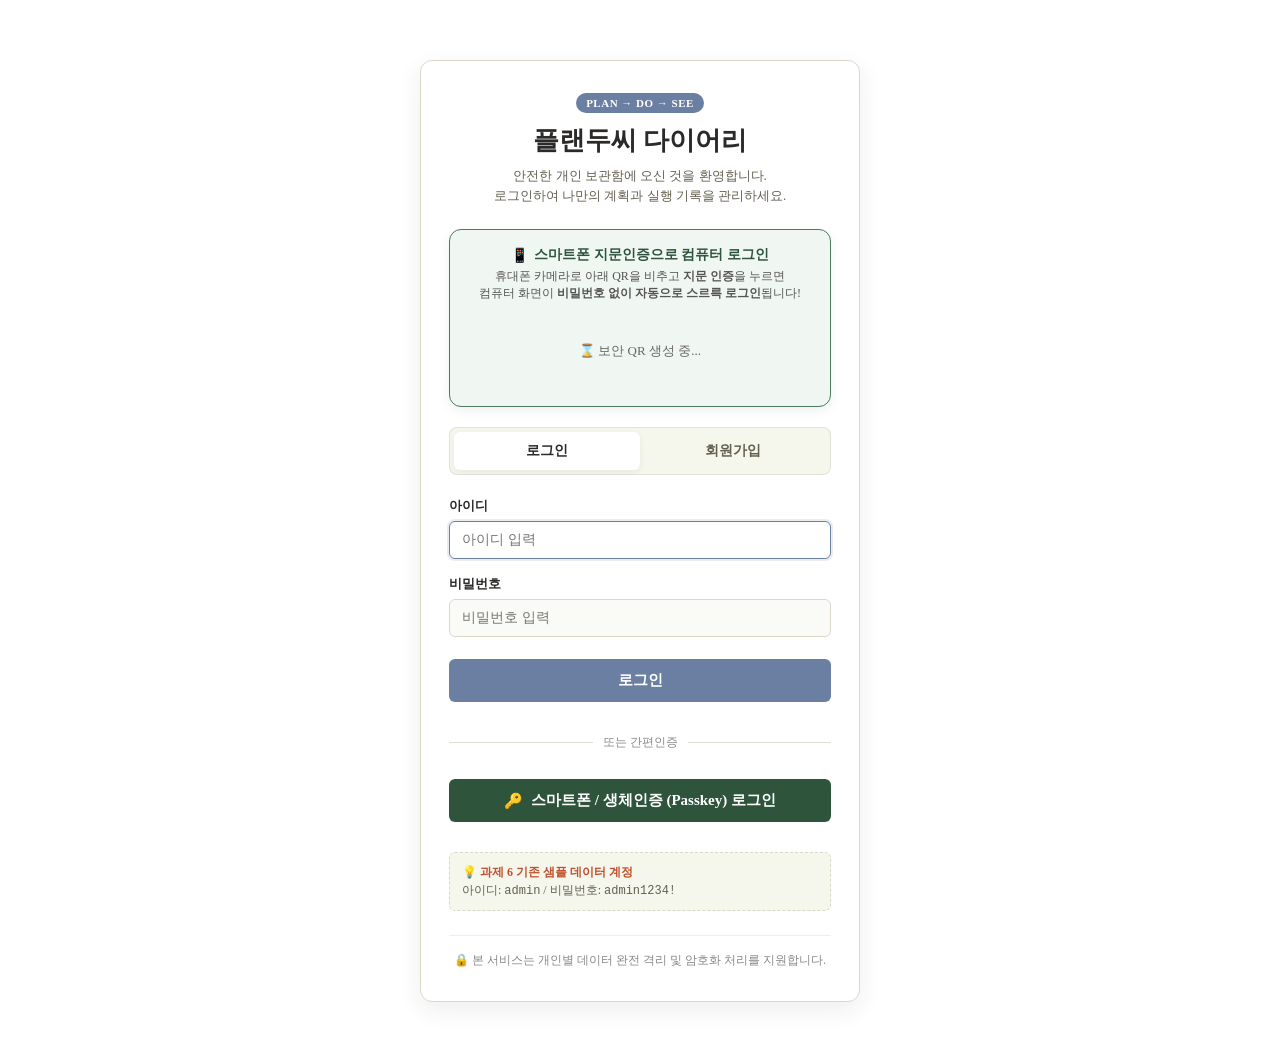
==== plan_diary-main/templates/login.html @ 3e458751 "1.0" ====
<!DOCTYPE html>
<html lang="ko">
<head>
    <meta charset="UTF-8">
    <meta name="viewport" content="width=device-width, initial-scale=1.0">
    <title>로그인 — Plan → Do → See</title>
    <link rel="stylesheet" href="{{ url_for('static', filename='style.css') }}">
    <style>
        .auth-container {
            max-width: 440px;
            margin: 60px auto;
            padding: 0 16px;
        }
        .auth-card {
            background: #fff;
            border: 1px solid #dcd8c8;
            border-radius: 12px;
            padding: 32px 28px;
            box-shadow: 0 8px 24px rgba(43, 42, 40, 0.08);
        }
        .auth-header {
            text-align: center;
            margin-bottom: 24px;
        }
        .auth-badge {
            display: inline-block;
            background: #6b7fa3;
            color: #fff;
            font-size: 11px;
            font-weight: 700;
            padding: 4px 10px;
            border-radius: 20px;
            letter-spacing: 0.5px;
            margin-bottom: 10px;
        }
        .auth-title {
            font-family: 'Gowun Batang', serif;
            font-size: 26px;
            font-weight: 700;
            color: #2b2a28;
            margin: 0 0 8px 0;
        }
        .auth-desc {
            font-size: 13px;
            color: #63604f;
            line-height: 1.5;
            margin: 0;
        }
        .auth-tabs {
            display: flex;
            background: #f5f6ec;
            border-radius: 8px;
            padding: 4px;
            margin-bottom: 22px;
            border: 1px solid rgba(43, 42, 40, 0.1);
        }
        .auth-tab-btn {
            flex: 1;
            padding: 10px;
            text-align: center;
            border: none;
            background: transparent;
            font-family: 'Noto Sans KR', sans-serif;
            font-size: 14px;
            font-weight: 600;
            color: #63604f;
            border-radius: 6px;
            cursor: pointer;
            transition: all 0.2s ease;
        }
        .auth-tab-btn.active {
            background: #fff;
            color: #2b2a28;
            box-shadow: 0 2px 6px rgba(0,0,0,0.06);
        }
        .auth-form {
            display: flex;
            flex-direction: column;
            gap: 16px;
        }
        .form-group {
            display: flex;
            flex-direction: column;
            gap: 6px;
            text-align: left;
        }
        .form-group label {
            font-size: 13px;
            font-weight: 600;
            color: #2b2a28;
        }
        .form-group input {
            padding: 10px 12px;
            border: 1px solid #dcd8c8;
            border-radius: 6px;
            font-family: inherit;
            font-size: 14px;
            background: #fafaf7;
            transition: border-color 0.2s;
        }
        .form-group input:focus {
            outline: none;
            border-color: #6b7fa3;
            background: #fff;
            box-shadow: 0 0 0 2px rgba(107, 127, 163, 0.15);
        }
        .auth-submit-btn {
            padding: 12px;
            background: #6b7fa3;
            color: #fff;
            border: none;
            border-radius: 6px;
            font-family: inherit;
            font-size: 15px;
            font-weight: 700;
            cursor: pointer;
            transition: background 0.2s;
            margin-top: 6px;
        }
        .auth-submit-btn:hover {
            background: #546685;
        }
        .auth-error-box {
            display: none;
            background: #fdf2f2;
            border: 1px solid #f8b4b4;
            color: #9b1c1c;
            padding: 10px 14px;
            border-radius: 6px;
            font-size: 13px;
            line-height: 1.4;
            margin-bottom: 16px;
        }
        .auth-success-box {
            display: none;
            background: #edf7ed;
            border: 1px solid #b7eb8f;
            color: #2e543c;
            padding: 10px 14px;
            border-radius: 6px;
            font-size: 13px;
            line-height: 1.4;
            margin-bottom: 16px;
        }
        .auth-footer {
            margin-top: 24px;
            padding-top: 16px;
            border-top: 1px solid #eee;
            text-align: center;
            font-size: 12px;
            color: #888;
        }
        .sample-account-box {
            background: #f5f6ec;
            border: 1px dashed #dcd8c8;
            border-radius: 6px;
            padding: 10px 12px;
            font-size: 12px;
            color: #63604f;
            margin-top: 14px;
            line-height: 1.5;
        }
        .sample-account-box strong {
            color: #c1512e;
        }
    </style>
<script>
    // WebAuthn W3C 표준 규격: IP 주소(127.0.0.1)는 유효한 도메인이 아니므로 localhost로 자동 전환
    if (window.location.hostname === '127.0.0.1') {
        window.location.href = window.location.href.replace('127.0.0.1', 'localhost');
    }
</script>
</head>
<body>

<div class="auth-container">
    <div class="auth-card">
        <div class="auth-header">
            <div class="auth-badge">PLAN → DO → SEE</div>
            <h1 class="auth-title">플랜두씨 다이어리</h1>
            <p class="auth-desc">안전한 개인 보관함에 오신 것을 환영합니다.<br>로그인하여 나만의 계획과 실행 기록을 관리하세요.</p>
        </div>

        <!-- 탭 전환: 로그인 / 회원가입 -->
                        <!-- 📱 [QR Remote Approval] 스마트폰 지문인증으로 컴퓨터 자동 로그인 박스 -->
        <div style="background: #f0f7f2; border: 1.5px solid #4c7a5e; border-radius: 12px; padding: 16px; margin-bottom: 20px; text-align: center; box-shadow: 0 4px 12px rgba(46,84,60,0.08);">
            <div style="font-size: 14px; font-weight: 700; color: #2e543c; margin-bottom: 4px; display: flex; align-items: center; justify-content: center; gap: 6px;">
                <span>📱</span>
                <span>스마트폰 지문인증으로 컴퓨터 로그인</span>
            </div>
            <div style="font-size: 12px; color: #555; margin-bottom: 10px;">
                휴대폰 카메라로 아래 QR을 비추고 <b>지문 인증</b>을 누르면<br>
                컴퓨터 화면이 <b>비밀번호 없이 자동으로 스르륵 로그인</b>됩니다!
            </div>
            
            <div id="qrLoading" style="padding: 30px 0; color: #666; font-size: 13px;">
                ⌛ 보안 QR 생성 중...
            </div>
            
            <div id="qrImageWrap" style="display: none;">
                <img id="qrImg" src="" alt="로그인 QR 코드" style="width: 150px; height: 150px; border-radius: 8px; border: 1px solid #dcd8c8; margin: 0 auto 8px; display: block; background: #fff; padding: 6px;">
                <div id="qrStatusText" style="font-size: 12px; font-weight: 600; color: #2e543c;">
                    📲 스마트폰에서 승인 대기 중...
                </div>
            </div>
        </div>
<div class="auth-tabs" role="tablist">
            <button type="button" class="auth-tab-btn active" id="tabLogin" onclick="switchTab('login')">로그인</button>
            <button type="button" class="auth-tab-btn" id="tabRegister" onclick="switchTab('register')">회원가입</button>
        </div>

        <!-- 알림 메시지 상자 -->
        <div id="authErrorMsg" class="auth-error-box" role="alert"></div>
        <div id="authSuccessMsg" class="auth-success-box" role="status"></div>

        <!-- 로그인 폼 (T07-C95, T07-C99) -->
        <form id="loginForm" class="auth-form" onsubmit="handleLoginSubmit(event)">
            <div class="form-group">
                <label for="loginUsername">아이디</label>
                <input type="text" id="loginUsername" required placeholder="아이디 입력" autocomplete="username" autofocus>
            </div>
            <div class="form-group">
                <label for="loginPassword">비밀번호</label>
                <!-- 마스킹 필수 (type="password") -->
                <input type="password" id="loginPassword" required placeholder="비밀번호 입력" autocomplete="current-password">
            </div>
                        <button type="submit" class="auth-submit-btn" id="loginSubmitBtn">로그인</button>

            <!-- 🔑 [Passkey] 스마트폰 & 생체인증 원클릭 로그인 버튼 -->
            <div style="position: relative; text-align: center; margin: 14px 0 6px;">
                <div style="border-top: 1px solid #e0ded0; position: absolute; width: 100%; top: 50%;"></div>
                <span style="background: #fff; padding: 0 10px; position: relative; font-size: 12px; color: #888;">또는 간편인증</span>
            </div>
            <button type="button" class="auth-submit-btn" id="passkeyLoginBtn" onclick="handlePasskeyLogin()" style="background: #2e543c; display: flex; align-items: center; justify-content: center; gap: 8px;">
                <span>🔑</span>
                <span>스마트폰 / 생체인증 (Passkey) 로그인</span>
            </button>

            <!-- 샘플 계정 안내 (과제 6 마이그레이션 계정) -->
            <div class="sample-account-box">
                💡 <strong>과제 6 기존 샘플 데이터 계정</strong><br>
                아이디: <code>admin</code> / 비밀번호: <code>admin1234!</code>
            </div>
        </form>

        <!-- 회원가입 폼 (T07-C94, T07-C98) -->
        <form id="registerForm" class="auth-form" style="display: none;" onsubmit="handleRegisterSubmit(event)">
            <div class="form-group">
                <label for="regUsername">신규 아이디</label>
                <input type="text" id="regUsername" required placeholder="사용할 아이디 (2자 이상)" autocomplete="username">
            </div>
            <div class="form-group">
                <label for="regPassword">비밀번호</label>
                <!-- 마스킹 필수 (type="password") -->
                <input type="password" id="regPassword" required placeholder="비밀번호 (4자 이상)" autocomplete="new-password">
            </div>
            <div class="form-group">
                <label for="regPasswordConfirm">비밀번호 확인</label>
                <input type="password" id="regPasswordConfirm" required placeholder="비밀번호 재입력" autocomplete="new-password">
            </div>
            <button type="submit" class="auth-submit-btn" style="background: #4c7a5e;" id="regSubmitBtn">가입하기</button>
        </form>

        <div class="auth-footer">
            🔒 본 서비스는 개인별 데이터 완전 격리 및 암호화 처리를 지원합니다.
        </div>
    </div>
</div>

<script>
    
    // Base64URL <-> ArrayBuffer 유틸리티 함수
    function b64urlToBuffer(b64url) {
        const b64 = b64url.replace(/-/g, '+').replace(/_/g, '/');
        const pad = '='.repeat((4 - (b64.length % 4)) % 4);
        const bin = atob(b64 + pad);
        const bytes = new Uint8Array(bin.length);
        for (let i = 0; i < bin.length; i++) bytes[i] = bin.charCodeAt(i);
        return bytes.buffer;
    }

    function bufferToB64url(buffer) {
        const bytes = new Uint8Array(buffer);
        let bin = '';
        for (let i = 0; i < bytes.byteLength; i++) bin += String.fromCharCode(bytes[i]);
        return btoa(bin).replace(/\+/g, '-').replace(/\//g, '_').replace(/=+$/, '');
    }

    // [Passkey / WebAuthn] 스마트폰 & 생체인증 1초 로그인
    async function handlePasskeyLogin() {
        clearMessages();
        if (!window.PublicKeyCredential) {
            showError('현재 브라우저 또는 기기가 패스키(생체인증)를 지원하지 않습니다.');
            return;
        }

        const username = document.getElementById('loginUsername').value.trim();
        const passkeyBtn = document.getElementById('passkeyLoginBtn');
        const origText = passkeyBtn.innerHTML;
        passkeyBtn.disabled = true;
        passkeyBtn.innerHTML = '⌛ 스마트폰 / 생체인증 대기 중...';

        try {
            // 1. 서버에 로그인 챌린지 요청
            const optRes = await fetch('/api/auth/passkey/login-options', {
                method: 'POST',
                headers: { 'Content-Type': 'application/json' },
                body: JSON.stringify({ username: username })
            });
            const options = await optRes.json();

            // 2. 바이너리 버퍼 변환
            options.challenge = b64urlToBuffer(options.challenge);
            if (options.allowCredentials && options.allowCredentials.length > 0) {
                options.allowCredentials = options.allowCredentials.map(c => ({
                    ...c,
                    id: b64urlToBuffer(c.id)
                }));
            }

            // 3. 브라우저 생체인증 / 스마트폰 QR 창 팝업!
            const assertion = await navigator.credentials.get({ publicKey: options });

            // 4. 서명 검증 요청
            const verifyRes = await fetch('/api/auth/passkey/login-verify', {
                method: 'POST',
                headers: { 'Content-Type': 'application/json' },
                body: JSON.stringify({
                    id: assertion.id,
                    response: {
                        authenticatorData: bufferToB64url(assertion.response.authenticatorData),
                        clientDataJSON: bufferToB64url(assertion.response.clientDataJSON),
                        signature: bufferToB64url(assertion.response.signature)
                    }
                })
            });

            const data = await verifyRes.json();
            if (verifyRes.ok && data.success) {
                showSuccess('🎉 ' + data.message);
                setTimeout(() => { window.location.href = '/'; }, 600);
            } else {
                showError(data.message || '패스키 인증에 실패했습니다.');
            }
        } catch (err) {
            if (err.name === 'NotAllowedError') {
                showError('생체인증이 취소되었거나 시간 초과되었습니다.');
            } else {
                showError('패스키 로그인 오류: ' + (err.message || err));
            }
        } finally {
            passkeyBtn.disabled = false;
            passkeyBtn.innerHTML = origText;
        }
    }

    
    let currentQrToken = null;
    let pollInterval = null;

    // [QR Remote Approval] PC 화면 로드 시 일회용 QR 생성 및 폴링 시작
    async function initQrRemoteLogin() {
        try {
            const res = await fetch('/api/auth/qr/create', { method: 'POST' });
            const data = await res.json();
            if (res.ok && data.success) {
                currentQrToken = data.token;
                const approveUrl = data.approve_url;
                
                // QR 코드 이미지 생성 API
                const qrUrl = "https://api.qrserver.com/v1/create-qr-code/?size=160x160&data=" + encodeURIComponent(approveUrl);
                
                document.getElementById('qrImg').src = qrUrl;
                document.getElementById('qrLoading').style.display = 'none';
                document.getElementById('qrImageWrap').style.display = 'block';

                // 1초마다 스마트폰 승인 여부 감시 시작
                if (pollInterval) clearInterval(pollInterval);
                pollInterval = setInterval(pollQrApprovalStatus, 1200);
            }
        } catch (e) {
            console.error("QR 세션 생성 실패:", e);
        }
    }

    async function pollQrApprovalStatus() {
        if (!currentQrToken) return;
        try {
            const res = await fetch('/api/auth/qr/poll?token=' + currentQrToken);
            const data = await res.json();

            if (data.status === 'APPROVED') {
                // 🎉 스마트폰 지문인증 승인 완료 -> 컴퓨터 화면 자동 로그인!
                clearInterval(pollInterval);
                document.getElementById('qrStatusText').innerHTML = '🎉 ' + data.message;
                showSuccess('🎉 ' + data.message + ' (메인 화면으로 이동합니다)');
                setTimeout(() => {
                    window.location.href = '/';
                }, 800);
            } else if (data.status === 'EXPIRED') {
                clearInterval(pollInterval);
                document.getElementById('qrStatusText').innerHTML = '<span style="color:red;">⏰ QR이 만료되었습니다. 새로고침해 주세요.</span>';
            }
        } catch (e) {
            console.error("폴링 실패:", e);
        }
    }

    window.addEventListener('DOMContentLoaded', initQrRemoteLogin);

    function switchTab(mode) {
        const tabLogin = document.getElementById('tabLogin');
        const tabRegister = document.getElementById('tabRegister');
        const loginForm = document.getElementById('loginForm');
        const registerForm = document.getElementById('registerForm');
        clearMessages();

        if (mode === 'login') {
            tabLogin.classList.add('active');
            tabRegister.classList.remove('active');
            loginForm.style.display = 'flex';
            registerForm.style.display = 'none';
            document.getElementById('loginUsername').focus();
        } else {
            tabRegister.classList.add('active');
            tabLogin.classList.remove('active');
            loginForm.style.display = 'none';
            registerForm.style.display = 'flex';
            document.getElementById('regUsername').focus();
        }
    }

    function showError(msg) {
        const box = document.getElementById('authErrorMsg');
        box.textContent = msg;
        box.style.display = 'block';
        document.getElementById('authSuccessMsg').style.display = 'none';
    }

    function showSuccess(msg) {
        const box = document.getElementById('authSuccessMsg');
        box.textContent = msg;
        box.style.display = 'block';
        document.getElementById('authErrorMsg').style.display = 'none';
    }

    function clearMessages() {
        document.getElementById('authErrorMsg').style.display = 'none';
        document.getElementById('authSuccessMsg').style.display = 'none';
    }

    // [T07-C95, T07-C99] 로그인 처리
    async function handleLoginSubmit(e) {
        e.preventDefault();
        clearMessages();

        const username = document.getElementById('loginUsername').value.trim();
        const password = document.getElementById('loginPassword').value;

        if (!username || !password) {
            showError('아이디와 비밀번호를 모두 입력해 주세요.');
            return;
        }

        const btn = document.getElementById('loginSubmitBtn');
        btn.disabled = true;
        btn.textContent = '로그인 중...';

        try {
            const res = await fetch('/api/auth/login', {
                method: 'POST',
                headers: { 'Content-Type': 'application/json' },
                body: JSON.stringify({ username, password })
            });

            const data = await res.json();

            if (res.ok && data.success) {
                // 로그인 성공 -> 메인 다이어리 화면으로 이동
                window.location.href = '/';
            } else {
                // [T07-C99] 계정 열거 방지: 아이디가 없거나 비밀번호가 틀려도 동일 메시지
                showError(data.message || '아이디 또는 비밀번호가 올바르지 않습니다.');
            }
        } catch (err) {
            console.error('로그인 요청 실패:', err);
            showError('서버 연결에 실패했습니다. 다시 시도해 주세요.');
        } finally {
            btn.disabled = false;
            btn.textContent = '로그인';
        }
    }

    // [T07-C94, T07-C98] 회원가입 처리
    async function handleRegisterSubmit(e) {
        e.preventDefault();
        clearMessages();

        const username = document.getElementById('regUsername').value.trim();
        const password = document.getElementById('regPassword').value;
        const confirmPw = document.getElementById('regPasswordConfirm').value;

        if (username.length < 2) {
            showError('아이디는 2자 이상 입력해 주세요.');
            return;
        }

        if (password.length < 4) {
            showError('비밀번호는 최소 4자 이상 입력해 주세요.');
            return;
        }

        if (password !== confirmPw) {
            showError('비밀번호 확인이 일치하지 않습니다.');
            return;
        }

        const btn = document.getElementById('regSubmitBtn');
        btn.disabled = true;
        btn.textContent = '가입 중...';

        try {
            const res = await fetch('/api/auth/register', {
                method: 'POST',
                headers: { 'Content-Type': 'application/json' },
                body: JSON.stringify({ username, password })
            });

            const data = await res.json();

            if (res.ok && data.success) {
                // 회원가입 성공 -> 로그인 탭으로 전환 및 완료 메시지
                switchTab('login');
                showSuccess('회원가입이 완료되었습니다! 가입하신 정보로 로그인해 주세요.');
                document.getElementById('loginUsername').value = username;
                document.getElementById('loginPassword').value = '';
                document.getElementById('loginPassword').focus();
            } else {
                // [T07-C98] 중복 아이디 안내
                showError(data.message || '회원가입에 실패했습니다.');
            }
        } catch (err) {
            console.error('가입 요청 실패:', err);
            showError('서버 연결에 실패했습니다. 다시 시도해 주세요.');
        } finally {
            btn.disabled = false;
            btn.textContent = '가입하기';
        }
    }
</script>

</body>
</html>
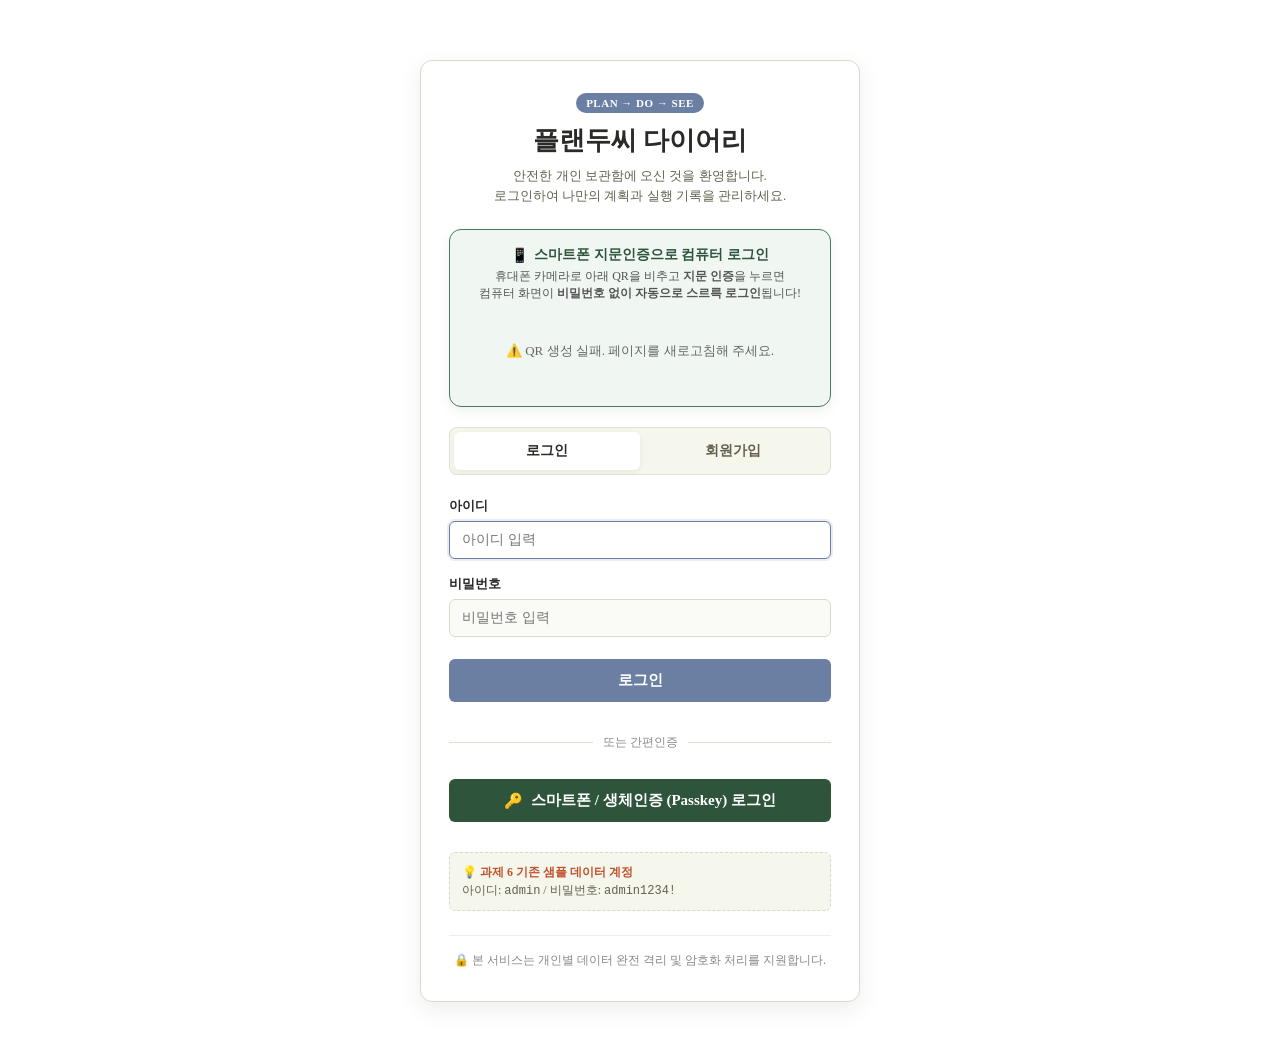
==== commit fa42fedf: "fix: QR remote login session token mismatch and tunnel routing" ====
--- a/plan_diary-main/templates/login.html
+++ b/plan_diary-main/templates/login.html
@@ -202,6 +202,19 @@
                 <div id="qrStatusText" style="font-size: 12px; font-weight: 600; color: #2e543c;">
                     📲 스마트폰에서 승인 대기 중...
                 </div>
+                <div id="qrDomainInfo" style="font-size: 11px; color: #555; margin: 4px 0 6px; word-break: break-all;"></div>
+                <button type="button" onclick="initQrRemoteLogin()" style="padding: 4px 12px; font-size: 11px; font-weight: 600; background: #fff; border: 1.5px solid #2e543c; border-radius: 6px; cursor: pointer; color: #2e543c; transition: all 0.2s;">🔄 QR 새로고침</button>
+            <!-- 💡 초보자 안내 도움말 (접기/펼치기) -->
+            <details style="margin-top: 12px; text-align: left; background: #fff; border: 1px solid #dcd8c8; border-radius: 8px; padding: 8px 12px; font-size: 12px; color: #555;">
+                <summary style="font-weight: 700; color: #2e543c; cursor: pointer; user-select: none;">
+                    ❓ 스마트폰 지문 로그인이 처음이신가요? (사용법 보기)
+                </summary>
+                <div style="margin-top: 8px; line-height: 1.5; color: #444; border-top: 1px dashed #eee; padding-top: 8px;">
+                    <b>1. 등록 방법</b>: 스마트폰 카메라로 위 QR을 찍고 휴대폰 브라우저에서 회원가입 및 로그인 후, 상단의 <b>[📱 패스키 등록]</b> 버튼을 누르면 내 폰 지문이 등록됩니다.<br>
+                    <b>2. 컴퓨터 로그인</b>: 스마트폰 카메라로 위 QR을 비추고 <b>[👆 지문으로 승인]</b>을 터치하면 컴퓨터 모니터 화면이 자동으로 스르륵 열립니다!
+                </div>
+            </details>
+
             </div>
         </div>
 <div class="auth-tabs" role="tablist">
@@ -263,6 +276,41 @@
 
         <div class="auth-footer">
             🔒 본 서비스는 개인별 데이터 완전 격리 및 암호화 처리를 지원합니다.
+        </div>
+    </div>
+
+    <!-- 🎉 최초 가입 시 생체인식 등록 모달 (Onboarding Modal) -->
+    <div id="onboardingModal" style="display: none; position: fixed; top: 0; left: 0; width: 100%; height: 100%; background: rgba(0,0,0,0.65); z-index: 9999; align-items: center; justify-content: center; backdrop-filter: blur(4px);">
+        <div style="background: #fff; border-radius: 18px; padding: 32px 24px; max-width: 440px; width: 90%; text-align: center; box-shadow: 0 16px 44px rgba(0,0,0,0.25); box-sizing: border-box;">
+            <div style="font-size: 40px; margin-bottom: 8px;">🎉</div>
+            <h2 style="font-family: 'Gowun Batang', serif; font-size: 22px; color: #2b2a28; margin: 0 0 8px;">회원가입 완료!</h2>
+            <p style="font-size: 13.5px; color: #555; line-height: 1.5; margin: 0 0 18px;">
+                스마트폰의 <b>생체인식(지문 / Face ID)</b>을 등록하시겠습니까?<br>
+                등록하시면 다음부터 <b>비밀번호 없이 1초 만에 로그인</b>할 수 있습니다.
+            </p>
+
+            <!-- QR 코드 박스 -->
+            <div style="background: #f0f7f2; border: 1.5px solid #4c7a5e; border-radius: 14px; padding: 18px 14px; margin-bottom: 20px;">
+                <div id="onboardingQrLoading" style="padding: 30px 0; color: #666; font-size: 13px;">
+                    ⌛ 보안 등록 QR 생성 중...
+                </div>
+                <div id="onboardingQrWrap" style="display: none;">
+                    <img id="onboardingQrImg" src="" alt="생체인식 등록 QR" style="width: 155px; height: 155px; border-radius: 8px; border: 1px solid #dcd8c8; margin: 0 auto 10px; display: block; background: #fff; padding: 6px;">
+                    <div id="onboardingStatusText" style="font-size: 12.5px; font-weight: 700; color: #2e543c;">
+                        📲 스마트폰 카메라로 위 QR을 비춰주세요
+                    </div>
+                </div>
+            </div>
+
+            <!-- 액션 버튼 -->
+            <div style="display: flex; flex-direction: column; gap: 8px;">
+                <button type="button" onclick="skipOnboarding()" style="padding: 13px; background: #fafaf7; border: 1.5px solid #dcd8c8; border-radius: 8px; font-size: 14px; color: #63604f; cursor: pointer; font-weight: 700; transition: all 0.2s;">
+                    다음에 하기 (건너뛰기)
+                </button>
+            </div>
+            <p style="font-size: 11.5px; color: #888; margin: 12px 0 0 0; line-height: 1.4;">
+                * 지금 건너뛰셔도 다이어리 화면에서 언제든지 다시 QR을 띄워 등록할 수 있습니다.
+            </p>
         </div>
     </div>
 </div>
@@ -361,6 +409,10 @@
     // [QR Remote Approval] PC 화면 로드 시 일회용 QR 생성 및 폴링 시작
     async function initQrRemoteLogin() {
         try {
+            document.getElementById('qrLoading').style.display = 'block';
+            document.getElementById('qrImageWrap').style.display = 'none';
+            if (pollInterval) clearInterval(pollInterval);
+
             const res = await fetch('/api/auth/qr/create', { method: 'POST' });
             const data = await res.json();
             if (res.ok && data.success) {
@@ -371,22 +423,33 @@
                 const qrUrl = "https://api.qrserver.com/v1/create-qr-code/?size=160x160&data=" + encodeURIComponent(approveUrl);
                 
                 document.getElementById('qrImg').src = qrUrl;
+                document.getElementById('qrStatusText').innerHTML = '📲 스마트폰에서 승인 대기 중...';
+                try {
+                    const u = new URL(approveUrl);
+                    const domainElem = document.getElementById('qrDomainInfo');
+                    if (domainElem) {
+                        domainElem.innerHTML = '🌐 도메인: <b>' + u.host + '</b>';
+                    }
+                } catch(e) {}
+
                 document.getElementById('qrLoading').style.display = 'none';
                 document.getElementById('qrImageWrap').style.display = 'block';
 
-                // 1초마다 스마트폰 승인 여부 감시 시작
-                if (pollInterval) clearInterval(pollInterval);
+                // 1.2초마다 스마트폰 승인 여부 감시 시작
                 pollInterval = setInterval(pollQrApprovalStatus, 1200);
             }
         } catch (e) {
             console.error("QR 세션 생성 실패:", e);
+            document.getElementById('qrLoading').innerHTML = '⚠️ QR 생성 실패. 페이지를 새로고침해 주세요.';
         }
     }
 
     async function pollQrApprovalStatus() {
         if (!currentQrToken) return;
         try {
-            const res = await fetch('/api/auth/qr/poll?token=' + currentQrToken);
+            const res = await fetch('/api/auth/qr/poll?token=' + currentQrToken, {
+                headers: { 'ngrok-skip-browser-warning': 'true' }
+            });
             const data = await res.json();
 
             if (data.status === 'APPROVED') {
@@ -491,62 +554,106 @@
         }
     }
 
-    // [T07-C94, T07-C98] 회원가입 처리
-    async function handleRegisterSubmit(e) {
-        e.preventDefault();
-        clearMessages();
-
-        const username = document.getElementById('regUsername').value.trim();
-        const password = document.getElementById('regPassword').value;
-        const confirmPw = document.getElementById('regPasswordConfirm').value;
-
-        if (username.length < 2) {
-            showError('아이디는 2자 이상 입력해 주세요.');
-            return;
-        }
-
-        if (password.length < 4) {
-            showError('비밀번호는 최소 4자 이상 입력해 주세요.');
-            return;
-        }
-
-        if (password !== confirmPw) {
-            showError('비밀번호 확인이 일치하지 않습니다.');
-            return;
-        }
-
-        const btn = document.getElementById('regSubmitBtn');
-        btn.disabled = true;
-        btn.textContent = '가입 중...';
-
-        try {
-            const res = await fetch('/api/auth/register', {
-                method: 'POST',
-                headers: { 'Content-Type': 'application/json' },
-                body: JSON.stringify({ username, password })
-            });
-
-            const data = await res.json();
-
-            if (res.ok && data.success) {
-                // 회원가입 성공 -> 로그인 탭으로 전환 및 완료 메시지
-                switchTab('login');
-                showSuccess('회원가입이 완료되었습니다! 가입하신 정보로 로그인해 주세요.');
-                document.getElementById('loginUsername').value = username;
-                document.getElementById('loginPassword').value = '';
-                document.getElementById('loginPassword').focus();
-            } else {
-                // [T07-C98] 중복 아이디 안내
-                showError(data.message || '회원가입에 실패했습니다.');
-            }
-        } catch (err) {
-            console.error('가입 요청 실패:', err);
-            showError('서버 연결에 실패했습니다. 다시 시도해 주세요.');
-        } finally {
-            btn.disabled = false;
-            btn.textContent = '가입하기';
-        }
-    }
+        let onboardingPollInterval = null;
+
+        async function startPasskeyOnboarding() {
+            const modal = document.getElementById('onboardingModal');
+            modal.style.display = 'flex';
+
+            try {
+                const res = await fetch('/api/auth/passkey/create-reg-qr', { method: 'POST' });
+                const data = await res.json();
+                if (res.ok && data.success) {
+                    const qrUrl = "https://api.qrserver.com/v1/create-qr-code/?size=160x160&data=" + encodeURIComponent(data.register_url);
+                    document.getElementById('onboardingQrImg').src = qrUrl;
+                    document.getElementById('onboardingQrLoading').style.display = 'none';
+                    document.getElementById('onboardingQrWrap').style.display = 'block';
+
+                    // 스마트폰 등록 완료 감시 (폴링)
+                    if (onboardingPollInterval) clearInterval(onboardingPollInterval);
+                    onboardingPollInterval = setInterval(async () => {
+                        try {
+                            const pollRes = await fetch('/api/auth/passkey/reg-poll?token=' + data.token, {
+                                headers: { 'ngrok-skip-browser-warning': 'true' }
+                            });
+                            const pollData = await pollRes.json();
+                            if (pollData.status === 'COMPLETED') {
+                                clearInterval(onboardingPollInterval);
+                                document.getElementById('onboardingStatusText').innerHTML = '🎉 등록 완료! 다이어리로 이동합니다...';
+                                setTimeout(() => {
+                                    window.location.href = '/';
+                                }, 800);
+                            }
+                        } catch (err) {
+                            console.error('온보딩 폴링 오류:', err);
+                        }
+                    }, 1200);
+                } else {
+                    document.getElementById('onboardingQrLoading').innerText = 'QR 생성 실패: ' + (data.message || '다시 시도해 주세요');
+                }
+            } catch (e) {
+                console.error('온보딩 QR 생성 실패:', e);
+            }
+        }
+
+        function skipOnboarding() {
+            if (onboardingPollInterval) clearInterval(onboardingPollInterval);
+            // 거절 / 건너뛰기 시 바로 메인 다이어리로 이동
+            window.location.href = '/';
+        }
+
+        // [T07-C94, T07-C98] 회원가입 처리 (가입 즉시 자동 세션 수립 & 생체인식 등록 안내 팝업)
+        async function handleRegisterSubmit(e) {
+            e.preventDefault();
+            clearMessages();
+
+            const username = document.getElementById('regUsername').value.trim();
+            const password = document.getElementById('regPassword').value;
+            const confirmPw = document.getElementById('regPasswordConfirm').value;
+
+            if (username.length < 2) {
+                showError('아이디는 2자 이상 입력해 주세요.');
+                return;
+            }
+
+            if (password.length < 4) {
+                showError('비밀번호는 최소 4자 이상 입력해 주세요.');
+                return;
+            }
+
+            if (password !== confirmPw) {
+                showError('비밀번호 확인이 일치하지 않습니다.');
+                return;
+            }
+
+            const btn = document.getElementById('regSubmitBtn');
+            btn.disabled = true;
+            btn.textContent = '가입 중...';
+
+            try {
+                const res = await fetch('/api/auth/register', {
+                    method: 'POST',
+                    headers: { 'Content-Type': 'application/json' },
+                    body: JSON.stringify({ username, password })
+                });
+
+                const data = await res.json();
+
+                if (res.ok && data.success) {
+                    // 🎉 회원가입 성공 -> 즉시 생체인식 등록 안내 모달(QR) 실행!
+                    startPasskeyOnboarding();
+                } else {
+                    // [T07-C98] 중복 아이디 안내
+                    showError(data.message || '회원가입에 실패했습니다.');
+                }
+            } catch (err) {
+                console.error('가입 요청 실패:', err);
+                showError('서버 연결에 실패했습니다. 다시 시도해 주세요.');
+            } finally {
+                btn.disabled = false;
+                btn.textContent = '가입하기';
+            }
+        }
 </script>
 
 </body>
